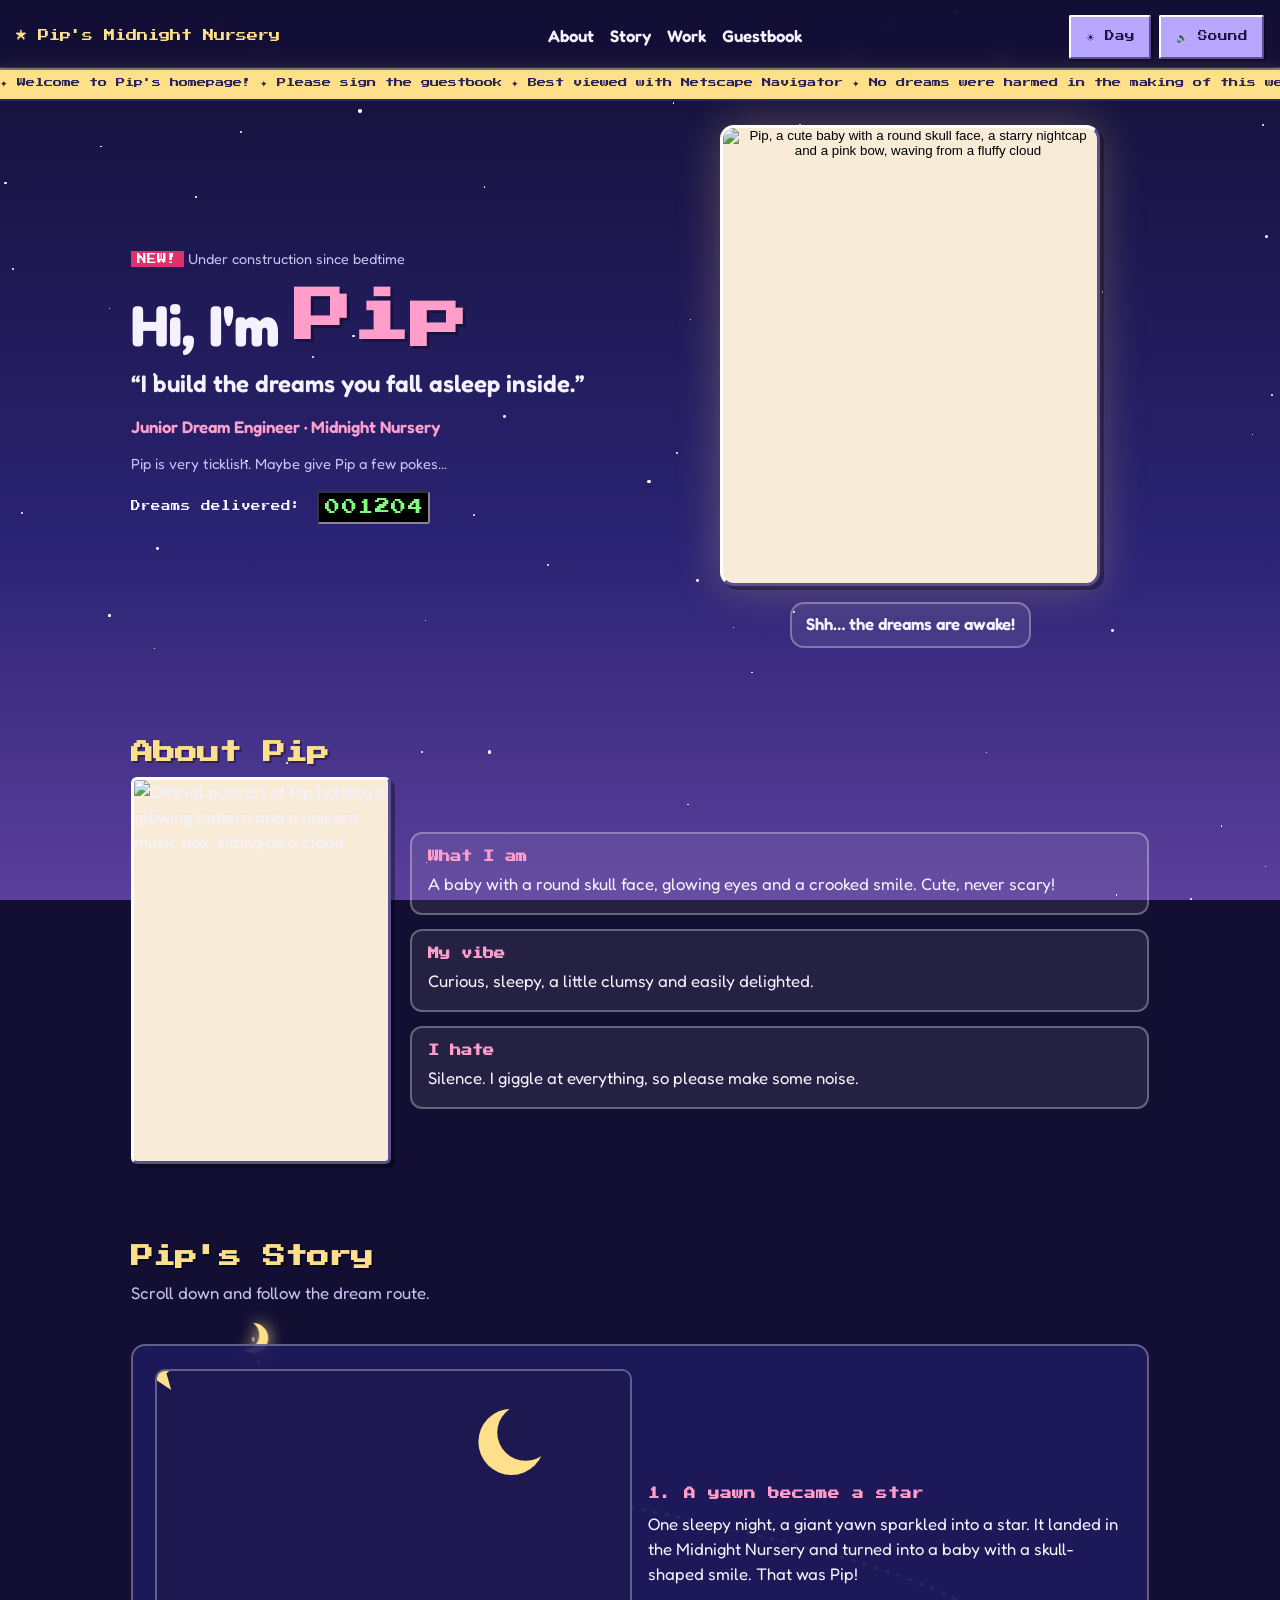
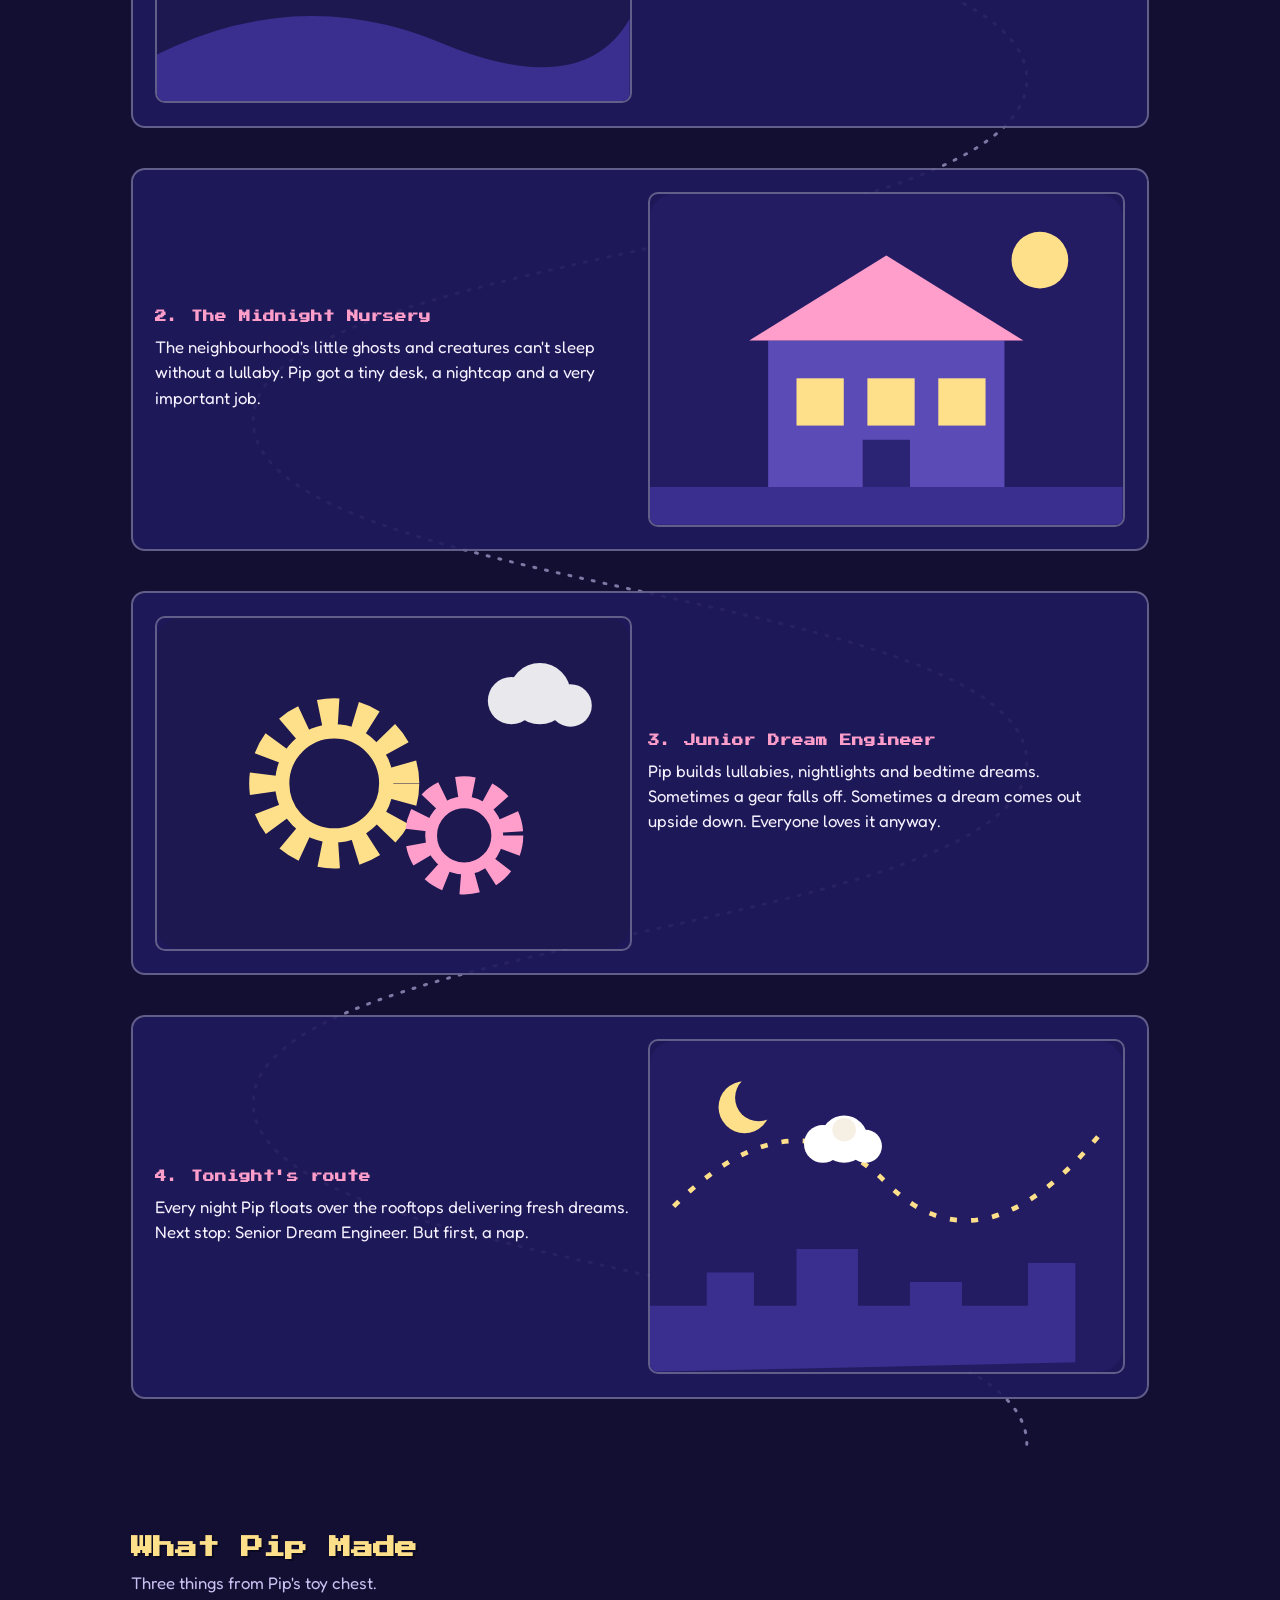
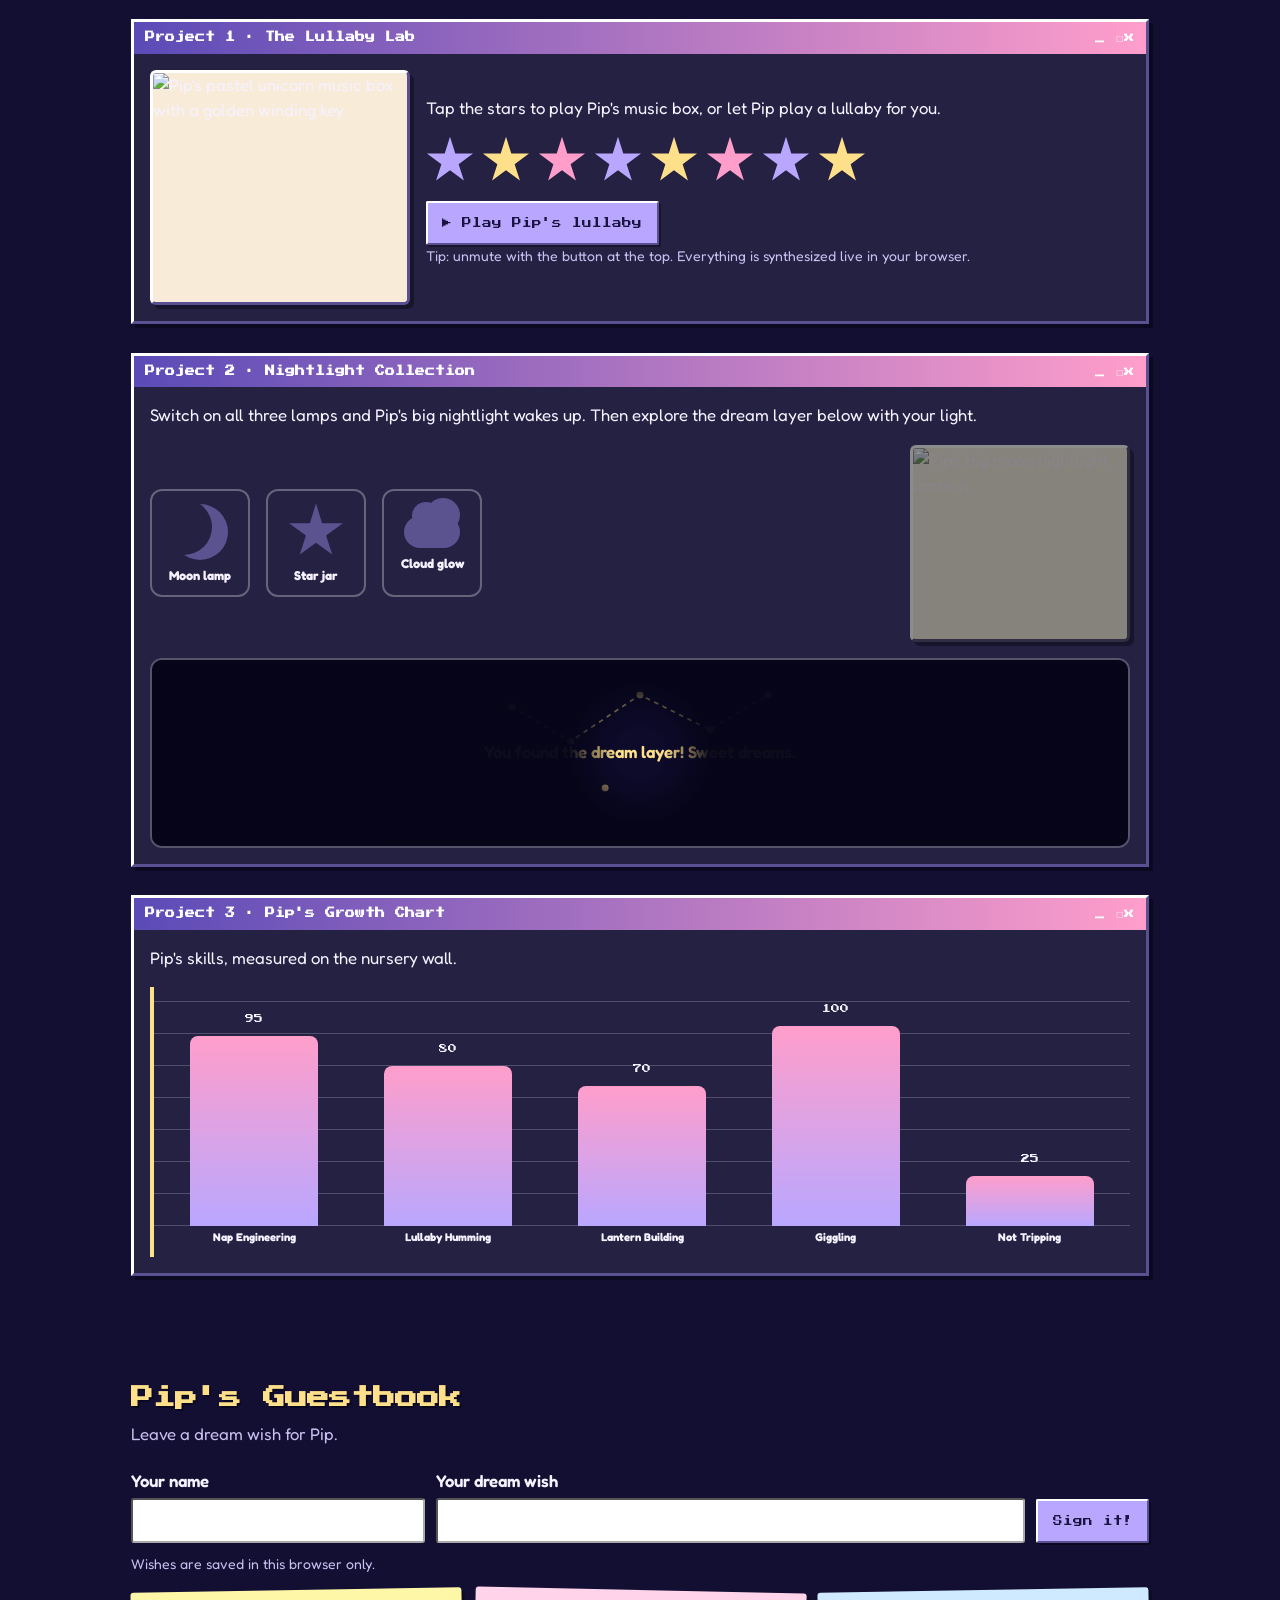
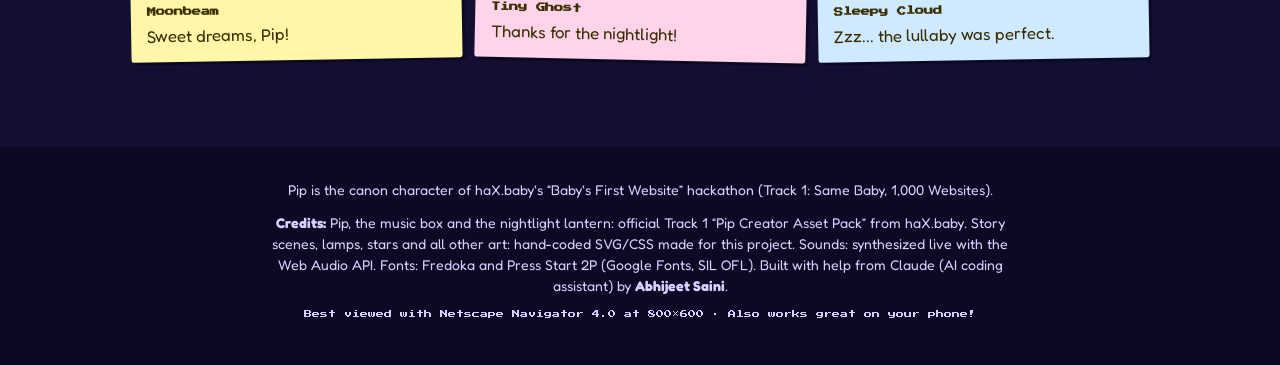
==== index.html @ 44c7c2ba "Add Pip portfolio site and official art Pip's retro portfolio built for haX.baby's Baby's First Webs" ====
<!doctype html>
<html lang="en" data-theme="night">
<head>
  <meta charset="utf-8">
  <meta name="viewport" content="width=device-width, initial-scale=1">
  <title>Pip's Midnight Nursery · Junior Dream Engineer</title>
  <meta name="description" content="Pip the skull baby builds the dreams you fall asleep inside. A cozy retro portfolio for haX.baby's Baby's First Website hackathon.">
  <link rel="preconnect" href="https://fonts.googleapis.com">
  <link rel="preconnect" href="https://fonts.gstatic.com" crossorigin>
  <link href="https://fonts.googleapis.com/css2?family=Fredoka:wght@400;600&family=Press+Start+2P&display=swap" rel="stylesheet">
  <link rel="preload" as="image" href="assets/pip-wave.jpg">
  <link rel="stylesheet" href="style.css">
</head>
<body>
  <a class="skip" href="#main">Skip to content</a>
  <div class="progress" id="progress" aria-hidden="true"></div>
  <canvas id="sparkles" aria-hidden="true"></canvas>

  <div class="sky" aria-hidden="true">
    <div class="sky__night"></div>
    <div class="sky__day"></div>
    <div class="stars" id="stars"></div>
  </div>

  <header class="topbar">
    <a class="brand" href="#top">&#9733; Pip's Midnight Nursery</a>
    <nav class="nav" aria-label="Sections">
      <a href="#about">About</a>
      <a href="#story">Story</a>
      <a href="#work">Work</a>
      <a href="#guestbook">Guestbook</a>
    </nav>
    <div class="controls">
      <button class="btn95" id="themeBtn" type="button" aria-label="Switch to day mode">&#9728; Day</button>
      <button class="btn95" id="muteBtn" type="button" aria-pressed="false" aria-label="Mute sounds">&#128266; Sound</button>
    </div>
  </header>

  <div class="marquee" aria-hidden="true">
    <span>&#10022; Welcome to Pip's homepage! &#10022; Please sign the guestbook &#10022; Best viewed with Netscape Navigator &#10022; No dreams were harmed in the making of this website &#10022; Shh, Pip is a little ticklish &#10022;</span>
  </div>

  <main id="main">
    <!-- HERO: what they are -->
    <section class="hero" id="top">
      <div class="hero__text">
        <p class="new"><span class="blink">NEW!</span> Under construction since bedtime</p>
        <h1>Hi, I'm <span class="pixel">Pip</span></h1>
        <p class="tagline">&ldquo;I build the dreams you fall asleep inside.&rdquo;</p>
        <p class="role">Junior Dream Engineer &middot; Midnight Nursery</p>
        <p class="hint">Pip is very ticklish. Maybe give Pip a few pokes&hellip;</p>
        <p class="counter">Dreams delivered: <span class="odo" id="odometer" role="img" aria-label="Dreams delivered counter"></span></p>
      </div>
      <div class="hero__pip">
        <button class="pip-btn" id="pip" type="button" aria-label="Pip the skull baby. Poke Pip!">
          <span class="pip-frame">
            <img id="pipImg" src="assets/pip-wave.jpg" width="800" height="973" alt="Pip, a cute baby with a round skull face, a starry nightcap and a pink bow, waving from a fluffy cloud">
            <span class="zzz" aria-hidden="true"><i>Z</i><i>z</i><i>z</i></span>
          </span>
        </button>
        <p class="speech" id="speech" aria-live="polite">Shh&hellip; the dreams are awake!</p>
      </div>
    </section>

    <section class="about" id="about" aria-labelledby="aboutTitle">
      <h2 id="aboutTitle">About Pip</h2>
      <div class="about__layout">
        <figure class="portrait art-frame">
          <img src="assets/pip-portrait.jpg" width="682" height="1024" loading="lazy" alt="Official portrait of Pip holding a glowing lantern and a unicorn music box, sitting on a cloud">
        </figure>
        <div class="about__grid">
          <article class="mini"><h3>What I am</h3><p>A baby with a round skull face, glowing eyes and a crooked smile. Cute, never scary!</p></article>
          <article class="mini"><h3>My vibe</h3><p>Curious, sleepy, a little clumsy and easily delighted.</p></article>
          <article class="mini"><h3>I hate</h3><p>Silence. I giggle at everything, so please make some noise.</p></article>
        </div>
      </div>
    </section>

    <!-- STORY -->
    <section class="story" id="story" aria-labelledby="storyTitle">
      <h2 id="storyTitle">Pip's Story</h2>
      <p class="sub">Scroll down and follow the dream route.</p>
      <div class="story__track" id="storyTrack">
        <div class="dreampath" aria-hidden="true">
          <svg id="dreamSvg" xmlns="http://www.w3.org/2000/svg">
            <path id="dreamFaint" fill="none"/>
            <path id="dreamLine" fill="none"/>
          </svg>
          <div class="moonmark" id="moonmark"></div>
        </div>

        <article class="scene">
          <div class="scene__art">
            <svg viewBox="0 0 200 140" role="img" aria-label="A star falling over a sleepy hill">
              <rect width="200" height="140" rx="10" fill="#1d1850"/>
              <circle cx="150" cy="30" r="14" fill="#ffe08a"/><circle cx="156" cy="26" r="12" fill="#1d1850"/>
              <g class="fall"><line x1="0" y1="0" x2="-30" y2="-18" stroke="#ffe08a" stroke-width="2" opacity=".6"/><polygon points="0,-9 3,-3 9,-3 4,1 6,8 0,4 -6,8 -4,1 -9,-3 -3,-3" fill="#ffe08a"/></g>
              <path d="M0 120 Q60 90 120 115 T200 105 V140 H0Z" fill="#3a2f8f"/>
            </svg>
          </div>
          <div class="scene__text"><h3>1. A yawn became a star</h3><p>One sleepy night, a giant yawn sparkled into a star. It landed in the Midnight Nursery and turned into a baby with a skull-shaped smile. That was Pip!</p></div>
        </article>

        <article class="scene scene--flip">
          <div class="scene__art">
            <svg viewBox="0 0 200 140" role="img" aria-label="A little nursery house with glowing windows">
              <rect width="200" height="140" rx="10" fill="#241c63"/>
              <circle cx="165" cy="28" r="12" fill="#ffe08a"/>
              <rect x="50" y="62" width="100" height="62" fill="#5b4bb7"/>
              <polygon points="42,62 100,26 158,62" fill="#ff9ecb"/>
              <rect class="win w1" x="62" y="78" width="20" height="20" fill="#ffe08a"/>
              <rect class="win w2" x="92" y="78" width="20" height="20" fill="#ffe08a"/>
              <rect class="win w3" x="122" y="78" width="20" height="20" fill="#ffe08a"/>
              <rect x="90" y="104" width="20" height="20" fill="#2b2373"/>
              <rect y="124" width="200" height="16" fill="#3a2f8f"/>
            </svg>
          </div>
          <div class="scene__text"><h3>2. The Midnight Nursery</h3><p>The neighbourhood's little ghosts and creatures can't sleep without a lullaby. Pip got a tiny desk, a nightcap and a very important job.</p></div>
        </article>

        <article class="scene">
          <div class="scene__art">
            <svg viewBox="0 0 200 140" role="img" aria-label="Two turning gears and a cloud">
              <rect width="200" height="140" rx="10" fill="#1d1850"/>
              <g transform="translate(75 70)"><g class="gear"><circle r="30" fill="none" stroke="#ffe08a" stroke-width="12" stroke-dasharray="8 7"/><circle r="22" fill="none" stroke="#ffe08a" stroke-width="6"/></g></g>
              <g transform="translate(130 92)"><g class="gear gear--rev"><circle r="20" fill="none" stroke="#ff9ecb" stroke-width="10" stroke-dasharray="7 6"/><circle r="14" fill="none" stroke="#ff9ecb" stroke-width="5"/></g></g>
              <g fill="#fff" opacity=".9"><circle cx="150" cy="35" r="10"/><circle cx="162" cy="32" r="13"/><circle cx="175" cy="37" r="9"/></g>
            </svg>
          </div>
          <div class="scene__text"><h3>3. Junior Dream Engineer</h3><p>Pip builds lullabies, nightlights and bedtime dreams. Sometimes a gear falls off. Sometimes a dream comes out upside down. Everyone loves it anyway.</p></div>
        </article>

        <article class="scene scene--flip">
          <div class="scene__art">
            <svg viewBox="0 0 200 140" role="img" aria-label="A little cloud floating over rooftops along a dotted route">
              <rect width="200" height="140" rx="10" fill="#241c63"/>
              <circle cx="40" cy="28" r="11" fill="#ffe08a"/><circle cx="46" cy="24" r="10" fill="#241c63"/>
              <path d="M10 70 Q60 20 100 60 T190 40" fill="none" stroke="#ffe08a" stroke-width="2" stroke-dasharray="3 6"/>
              <g><g fill="#fff"><circle cx="0" cy="0" r="8"/><circle cx="9" cy="-2" r="10"/><circle cx="18" cy="1" r="7"/></g><circle cx="9" cy="-6" r="5" fill="#f6efe3"/><animateMotion dur="7s" repeatCount="indefinite" path="M10 70 Q60 20 100 60 T190 40"/></g>
              <path d="M0 140 V112 h24 v-14 h20 v14 h18 v-24 h26 v24 h22 v-10 h22 v10 h28 v-18 h20 v42Z" fill="#3a2f8f"/>
            </svg>
          </div>
          <div class="scene__text"><h3>4. Tonight's route</h3><p>Every night Pip floats over the rooftops delivering fresh dreams. Next stop: Senior Dream Engineer. But first, a nap.</p></div>
        </article>
      </div>
    </section>

    <!-- WORK -->
    <section class="work" id="work" aria-labelledby="workTitle">
      <h2 id="workTitle">What Pip Made</h2>
      <p class="sub">Three things from Pip's toy chest.</p>

      <article class="card" id="lab">
        <h3 class="card__title">Project 1 &middot; The Lullaby Lab</h3>
        <div class="card__body lab__grid">
          <img class="musicbox art-frame" id="musicbox" src="assets/music-box.jpg" width="800" height="722" loading="lazy" alt="Pip's pastel unicorn music box with a golden winding key">
          <div>
            <p>Tap the stars to play Pip's music box, or let Pip play a lullaby for you.</p>
            <div class="keys" id="keys" role="group" aria-label="Music box stars"></div>
            <button class="btn95" id="playLullaby" type="button" data-nosfx>&#9654; Play Pip's lullaby</button>
            <p class="note">Tip: unmute with the button at the top. Everything is synthesized live in your browser.</p>
          </div>
        </div>
      </article>

      <article class="card" id="lights">
        <h3 class="card__title">Project 2 &middot; Nightlight Collection</h3>
        <div class="card__body">
          <p>Switch on all three lamps and Pip's big nightlight wakes up. Then explore the dream layer below with your light.</p>
          <div class="lights__top">
          <div class="lamps">
            <button class="lamp lamp--moon" type="button" aria-pressed="false" aria-label="Moon lamp"><span class="shape"></span><b>Moon lamp</b></button>
            <button class="lamp lamp--star" type="button" aria-pressed="false" aria-label="Star jar"><span class="shape"></span><b>Star jar</b></button>
            <button class="lamp lamp--cloud" type="button" aria-pressed="false" aria-label="Cloud glow"><span class="shape"></span><b>Cloud glow</b></button>
          </div>
          <img class="lantern art-frame" src="assets/lantern.jpg" width="800" height="714" loading="lazy" alt="Pip's big moon nightlight lantern">
          </div>
          <div class="darkroom" id="darkroom" aria-label="Dream layer, move your pointer or finger to light it up">
            <div class="darkroom__hidden">
              <svg viewBox="0 0 300 160" aria-hidden="true">
                <g fill="#ffe08a"><circle cx="40" cy="40" r="3"/><circle cx="90" cy="70" r="3"/><circle cx="150" cy="30" r="3"/><circle cx="210" cy="60" r="3"/><circle cx="260" cy="30" r="3"/><circle cx="120" cy="110" r="3"/></g>
                <polyline points="40,40 90,70 150,30 210,60 260,30" fill="none" stroke="#ffe08a" stroke-width="1.5" stroke-dasharray="4 4"/>
              </svg>
              <p>You found the dream layer! Sweet dreams.</p>
            </div>
            <div class="darkroom__mask"></div>
          </div>
        </div>
      </article>

      <article class="card" id="chart">
        <h3 class="card__title">Project 3 &middot; Pip's Growth Chart</h3>
        <div class="card__body">
          <p>Pip's skills, measured on the nursery wall.</p>
          <div class="wall">
            <div class="grow" style="--h:95"><div class="grow__bar"><span>95</span></div><b>Nap Engineering</b></div>
            <div class="grow" style="--h:80"><div class="grow__bar"><span>80</span></div><b>Lullaby Humming</b></div>
            <div class="grow" style="--h:70"><div class="grow__bar"><span>70</span></div><b>Lantern Building</b></div>
            <div class="grow" style="--h:100"><div class="grow__bar"><span>100</span></div><b>Giggling</b></div>
            <div class="grow" style="--h:25"><div class="grow__bar"><span>25</span></div><b>Not Tripping</b></div>
          </div>
        </div>
      </article>
    </section>

    <!-- GUESTBOOK -->
    <section class="guest" id="guestbook" aria-labelledby="guestTitle">
      <h2 id="guestTitle">Pip's Guestbook</h2>
      <p class="sub">Leave a dream wish for Pip.</p>
      <form id="guestForm" class="guest__form" autocomplete="off">
        <label>Your name <input name="name" maxlength="20" required></label>
        <label>Your dream wish <input name="message" maxlength="100" required></label>
        <button class="btn95" type="submit">Sign it!</button>
      </form>
      <p class="note" id="guestNote" aria-live="polite"></p>
      <ul class="guest__list" id="guestList"></ul>
    </section>
  </main>

  <footer class="footer">
    <p>Pip is the canon character of haX.baby's &ldquo;Baby's First Website&rdquo; hackathon (Track 1: Same Baby, 1,000 Websites).</p>
    <p><b>Credits:</b> Pip, the music box and the nightlight lantern: official Track 1 &ldquo;Pip Creator Asset Pack&rdquo; from haX.baby. Story scenes, lamps, stars and all other art: hand-coded SVG/CSS made for this project. Sounds: synthesized live with the Web Audio API. Fonts: Fredoka and Press Start 2P (Google Fonts, SIL OFL). Built with help from Claude (AI coding assistant) by <b>Abhijeet Saini</b>.</p>
    <p class="small">Best viewed with Netscape Navigator 4.0 at 800&times;600 &middot; Also works great on your phone!</p>
  </footer>

  <script src="script.js"></script>
</body>
</html>
---- style.css ----
:root{
  --font:'Fredoka','Trebuchet MS',system-ui,sans-serif;
  --pixel:'Press Start 2P','Courier New',monospace;
}
[data-theme="night"]{
  --card:rgba(255,255,255,.08); --card-border:rgba(255,255,255,.3);
  --text:#f6f1ff; --muted:#c9bff0; --accent:#ff9ecb; --gold:#ffe08a;
  --btn:#b9a7ff; --btn-text:#1a1440; --head:#f6efe3; --socket:#241a4a; --glow:#ffe9a8;
  --cloud:#e9e2ff; --lamp-off:#5b5390;
}
[data-theme="day"]{
  --card:rgba(255,255,255,.72); --card-border:#ffffff;
  --text:#2b2358; --muted:#5b5390; --accent:#ff6fae; --gold:#ffb830;
  --btn:#ffd3ea; --btn-text:#2b2358; --head:#fffaf0; --socket:#3b2d6e; --glow:#fff2b8;
  --cloud:#ffffff; --lamp-off:#b9b2dc;
}

*{box-sizing:border-box}
html{scroll-behavior:smooth;-webkit-text-size-adjust:100%}
body{margin:0;font-family:var(--font);color:var(--text);line-height:1.5;font-size:1.05rem;min-height:100vh;overflow-x:hidden;background:#120f33}
img,svg{max-width:100%}
h1,h2,h3{line-height:1.2;margin:0}
p{margin:0 0 .8rem}
a{color:var(--accent)}
.skip{position:absolute;left:-999px;top:0;background:#fff;color:#000;padding:.5rem 1rem;z-index:300}
.skip:focus{left:8px;top:8px}

/* sky */
.sky{position:fixed;inset:0;z-index:-1;overflow:hidden}
.sky__night,.sky__day{position:absolute;inset:0;transition:opacity .8s}
.sky__night{background:linear-gradient(180deg,#120f33 0%,#2b2373 60%,#5b3f9c 100%)}
.sky__day{background:linear-gradient(180deg,#9fdcff 0%,#d9f1ff 55%,#fff1d2 100%)}
[data-theme="night"] .sky__day{opacity:0}
[data-theme="day"] .sky__night{opacity:0}
.stars{position:absolute;inset:0;transition:opacity .8s}
[data-theme="day"] .stars{opacity:0}
.stars span{position:absolute;border-radius:50%;background:#fff;animation:twinkle 3s ease-in-out infinite}
@keyframes twinkle{0%,100%{opacity:.25;transform:scale(.8)}50%{opacity:1;transform:scale(1.3)}}

#sparkles{position:fixed;inset:0;z-index:90;pointer-events:none}
.progress{position:fixed;top:0;left:0;right:0;height:5px;background:var(--accent);transform-origin:left;transform:scaleX(0);z-index:200}

/* 90s buttons */
.btn95{font-family:var(--pixel);font-size:.6rem;line-height:1.3;padding:.75rem .9rem;background:var(--btn);color:var(--btn-text);border:2px solid;border-color:#fff #5a4f90 #5a4f90 #fff;box-shadow:2px 2px 0 rgba(0,0,0,.35);cursor:pointer;border-radius:2px;min-height:44px}
.btn95:active{border-color:#5a4f90 #fff #fff #5a4f90;transform:translate(1px,1px);box-shadow:none}
button:focus-visible,a:focus-visible,input:focus-visible{outline:3px dashed var(--accent);outline-offset:3px}

/* topbar */
.topbar{position:sticky;top:5px;z-index:100;display:flex;flex-wrap:wrap;align-items:center;justify-content:space-between;gap:.5rem .75rem;padding:.6rem 1rem;background:rgba(20,15,55,.72);backdrop-filter:blur(8px);border-bottom:2px solid var(--card-border)}
[data-theme="day"] .topbar{background:rgba(255,255,255,.75)}
.brand{font-family:var(--pixel);font-size:.7rem;color:var(--gold);text-decoration:none}
[data-theme="day"] .brand{color:#5b4bb7}
.nav{display:flex;gap:1rem;font-weight:600}
.nav a{color:var(--text);text-decoration:none}
.nav a:hover{color:var(--accent)}
.controls{display:flex;gap:.5rem}

.marquee{overflow:hidden;white-space:nowrap;background:var(--gold);color:#2b2358;font-family:var(--pixel);font-size:.58rem;border-block:2px solid #2b2358}
.marquee span{display:inline-block;padding:.55rem 0;animation:marq 38s linear infinite}
@keyframes marq{from{transform:translateX(100vw)}to{transform:translateX(-100%)}}

main{max-width:1050px;margin:0 auto;padding:0 1rem 3rem}
section{padding:2.5rem 0}
h2{font-family:var(--pixel);font-size:clamp(.95rem,3.6vw,1.4rem);color:var(--gold);text-shadow:2px 2px 0 rgba(0,0,0,.35);margin-bottom:.6rem}
[data-theme="day"] h2{color:#5b4bb7;text-shadow:2px 2px 0 #fff}
.sub{color:var(--muted);margin-bottom:1.4rem}
.note{font-size:.88rem;color:var(--muted)}

/* hero */
.hero{display:grid;gap:1rem;align-items:center;padding-top:1.5rem}
.hero__pip{order:-1;text-align:center}
.hero h1{font-size:clamp(2rem,9vw,3.6rem);margin-bottom:.4rem}
.pixel{font-family:var(--pixel);color:var(--accent);text-shadow:3px 3px 0 rgba(0,0,0,.3)}
.new{font-size:.9rem;color:var(--muted)}
.blink{font-family:var(--pixel);font-size:.6rem;color:#fff;background:#e0306b;padding:.2rem .4rem;animation:blink 1s steps(2) infinite}
@keyframes blink{50%{opacity:0}}
.tagline{font-size:clamp(1.15rem,4.4vw,1.5rem);font-weight:600}
.role{color:var(--accent);font-weight:600}
.hint{font-size:.92rem;color:var(--muted)}
.counter{margin-top:1rem;font-family:var(--pixel);font-size:.6rem}
.odo{display:inline-flex;gap:2px;background:#000;padding:4px 6px;border:2px inset #888;border-radius:3px;vertical-align:middle;margin-left:.4rem;font-size:.95rem}
.digit{display:block;height:1.4em;width:.95em;overflow:hidden;color:#7dff7d}
.strip{display:block;transition:transform .9s cubic-bezier(.3,1.4,.5,1)}
.strip span{display:block;height:1.4em;line-height:1.4em;text-align:center}

.pip-btn{background:none;border:0;padding:0;cursor:pointer;width:min(82vw,380px);-webkit-tap-highlight-color:transparent;animation:bob 4s ease-in-out infinite}
.pip-btn svg{width:100%;height:auto;display:block;overflow:visible}
.pip-btn.boing{animation:boing .45s ease}
@keyframes bob{0%,100%{transform:translateY(0)}50%{transform:translateY(-10px)}}
@keyframes boing{0%{transform:scale(1)}30%{transform:scale(1.08,.92)}60%{transform:scale(.96,1.05)}100%{transform:scale(1)}}
.speech{display:inline-block;margin-top:.6rem;padding:.5rem .9rem;background:var(--card);border:2px solid var(--card-border);border-radius:14px;font-weight:600;min-height:2.4rem}

.art-frame{background:#f8ecd9;border:3px solid;border-color:#fff #5a4f90 #5a4f90 #fff;box-shadow:4px 4px 0 rgba(0,0,0,.35);border-radius:6px;display:block;max-width:100%;height:auto}
.pip-frame{position:relative;display:block;background:#f8ecd9;border:3px solid;border-color:#fff #5a4f90 #5a4f90 #fff;box-shadow:4px 4px 0 rgba(0,0,0,.35),0 0 44px rgba(255,224,138,.28);border-radius:14px;overflow:hidden;transform:perspective(700px) rotateY(calc(var(--tx,0) * 9deg)) rotateX(calc(var(--ty,0) * -7deg))}
.pip-frame img{display:block;width:100%;height:auto;transition:filter .6s}
[data-theme="night"] .pip-frame img{filter:brightness(.93) saturate(1.05)}
.asleep .pip-frame img{filter:brightness(.7) saturate(.8)}
.zzz{position:absolute;right:9%;top:6%;display:flex;flex-direction:column;align-items:flex-end;font-family:var(--pixel);color:#fff;text-shadow:2px 2px 0 #5b4bb7;opacity:0;pointer-events:none;transition:opacity .4s}
.zzz i{font-style:normal;line-height:1.1}
.zzz i:nth-child(1){font-size:1.3rem}
.zzz i:nth-child(2){font-size:1rem;margin-right:1rem}
.zzz i:nth-child(3){font-size:.75rem;margin-right:1.8rem}
.asleep .zzz{opacity:1;animation:zfloat 2.4s ease-in-out infinite}
@keyframes zfloat{0%,100%{transform:translateY(0)}50%{transform:translateY(-8px)}}
.asleep .pip-btn{animation-duration:8s}

/* about */
.about__layout{display:grid;gap:1.2rem;align-items:center}
.portrait{margin:0 auto;width:min(70vw,260px);padding:0;overflow:hidden}
.portrait img{display:block;width:100%;height:auto}
.about__grid{display:grid;gap:.9rem}
.mini{background:var(--card);border:2px solid var(--card-border);border-radius:12px;padding:1rem}
.mini h3{font-family:var(--pixel);font-size:.7rem;color:var(--accent);margin-bottom:.5rem}
.mini p{margin:0}

/* story */
.story__track{position:relative;padding:1rem 0}
.dreampath{position:absolute;inset:0;pointer-events:none;z-index:0}
.dreampath svg{position:absolute;inset:0;width:100%;height:100%;overflow:visible}
#dreamFaint{stroke:var(--muted);stroke-width:3;stroke-dasharray:2 10;stroke-linecap:round;opacity:.6}
#dreamLine{stroke:var(--gold);stroke-width:4;stroke-linecap:round}
.moonmark{position:absolute;left:-15px;top:-15px;width:30px;height:30px;border-radius:50%;box-shadow:inset -9px -3px 0 0 var(--gold);filter:drop-shadow(0 0 8px var(--gold));will-change:transform}
.scene{position:relative;z-index:1;display:grid;gap:1rem;align-items:center;margin:0 0 2.5rem;padding:1rem;background:var(--card);border:2px solid var(--card-border);border-radius:14px;opacity:0;transform:translateY(30px);transition:opacity .7s,transform .7s}
.scene.in{opacity:1;transform:none}
[data-theme="night"] .scene{background:rgba(32,26,92,.9)}
[data-theme="day"] .scene{background:rgba(255,255,255,.9)}
.scene__art svg{width:100%;height:auto;display:block;border-radius:10px;border:2px solid var(--card-border)}
.scene__text h3{font-family:var(--pixel);font-size:.72rem;color:var(--accent);margin-bottom:.6rem;line-height:1.5}
.scene__text p{margin:0}
.fall{animation:fall 3.5s ease-in infinite}
@keyframes fall{0%{transform:translate(60px,10px);opacity:0}15%{opacity:1}100%{transform:translate(135px,95px);opacity:0}}
.win{animation:winblink 4s ease-in-out infinite}
.w2{animation-delay:1.3s}.w3{animation-delay:2.4s}
@keyframes winblink{0%,100%{opacity:1}50%{opacity:.35}}
.gear{animation:spin 8s linear infinite}
.gear--rev{animation-direction:reverse}
@keyframes spin{to{transform:rotate(360deg)}}

/* cards: 90s windows */
.card{margin:0 0 1.8rem;background:var(--card);border:3px solid;border-color:#fff #5a4f90 #5a4f90 #fff;box-shadow:4px 4px 0 rgba(0,0,0,.35);opacity:0;transform:translateY(24px);transition:opacity .7s,transform .7s}
.card.in{opacity:1;transform:none}
.card__title{font-family:var(--pixel);font-size:.62rem;line-height:1.6;color:#fff;padding:.5rem .7rem;background:linear-gradient(90deg,#5b4bb7,#ff9ecb);display:flex;justify-content:space-between;gap:.5rem}
.card__title::after{content:"_ \25A1 x";letter-spacing:.1em}
.card__body{padding:1rem}

.lab__grid{display:grid;gap:1rem;align-items:center}
.musicbox{width:min(100%,260px);margin:0 auto;transition:transform .3s}
.musicbox.tap{transform:scale(1.05) rotate(-2deg)}
#lab.playing .musicbox{animation:wobble 1.6s ease-in-out infinite}
@keyframes wobble{0%,100%{transform:rotate(-2deg)}50%{transform:rotate(2deg) translateY(-4px)}}
.keys{display:flex;flex-wrap:wrap;gap:.5rem;margin:1rem 0}
.star{width:48px;height:48px;border:0;background:var(--gold);cursor:pointer;clip-path:polygon(50% 0,61% 35%,98% 35%,68% 57%,79% 91%,50% 70%,21% 91%,32% 57%,2% 35%,39% 35%);transition:transform .15s,filter .15s}
.star:hover{transform:scale(1.12)}
.star.on{transform:scale(1.3);filter:brightness(1.35) drop-shadow(0 0 6px #fff)}
.star:nth-child(3n){background:var(--accent)}
.star:nth-child(3n+1){background:#b9a7ff}

.lights__top{display:grid;gap:1rem;align-items:center;margin:1rem 0}
.lantern{width:min(100%,220px);margin:0 auto;filter:brightness(.55) saturate(.6);transition:filter .8s,box-shadow .8s}
#lights.all-on .lantern{filter:brightness(1.05) saturate(1.1);box-shadow:4px 4px 0 rgba(0,0,0,.35),0 0 50px 12px rgba(255,224,138,.6)}
.lamps{display:flex;flex-wrap:wrap;gap:1rem;margin:0}
.lamp{display:flex;flex-direction:column;align-items:center;gap:.5rem;width:100px;background:none;border:2px solid var(--card-border);border-radius:12px;padding:.8rem .4rem;cursor:pointer;color:var(--text);font-family:var(--font)}
.lamp b{font-size:.8rem}
.lamp .shape{display:block;width:56px;height:56px;transition:all .4s}
.lamp--moon .shape{border-radius:50%;box-shadow:inset -16px -5px 0 0 var(--lamp-off)}
.lamp--moon[aria-pressed="true"] .shape{box-shadow:inset -16px -5px 0 0 var(--gold);filter:drop-shadow(0 0 12px var(--gold))}
.lamp--star .shape{background:var(--lamp-off);clip-path:polygon(50% 0,61% 35%,98% 35%,68% 57%,79% 91%,50% 70%,21% 91%,32% 57%,2% 35%,39% 35%)}
.lamp--star[aria-pressed="true"] .shape{background:var(--gold);filter:drop-shadow(0 0 10px var(--gold))}
.lamp--cloud .shape{position:relative;height:32px;margin-top:12px;border-radius:30px;background:var(--lamp-off)}
.lamp--cloud .shape::before,.lamp--cloud .shape::after{content:"";position:absolute;border-radius:50%;background:inherit}
.lamp--cloud .shape::before{width:28px;height:28px;left:8px;top:-14px}
.lamp--cloud .shape::after{width:34px;height:34px;left:22px;top:-18px}
.lamp--cloud[aria-pressed="true"] .shape{background:#ffd3ea;filter:drop-shadow(0 0 12px #ff9ecb)}
.lamp[aria-pressed="true"]{border-color:var(--gold)}

.darkroom{position:relative;height:190px;border-radius:12px;overflow:hidden;background:#0d0a2a;border:2px solid var(--card-border);touch-action:pan-y;cursor:crosshair;--x:50%;--y:50%}
.darkroom__hidden{position:absolute;inset:0;display:flex;flex-direction:column;align-items:center;justify-content:center;color:var(--gold);text-align:center;padding:1rem}
.darkroom__hidden svg{position:absolute;inset:0;width:100%;height:100%;opacity:.8}
.darkroom__hidden p{position:relative;font-weight:600;margin:0}
.darkroom__mask{position:absolute;inset:0;pointer-events:none;background:radial-gradient(circle 70px at var(--x) var(--y),transparent 0,transparent 35%,rgba(6,5,24,.97) 100%)}
.darkroom.lit .darkroom__mask{background:radial-gradient(circle 130px at var(--x) var(--y),transparent 0,transparent 55%,rgba(6,5,24,.6) 100%)}

.wall{display:flex;align-items:flex-end;justify-content:space-around;gap:.4rem;height:270px;margin-top:1rem;padding:0 .4rem;background:repeating-linear-gradient(0deg,transparent 0 31px,rgba(255,255,255,.2) 31px 32px);border-left:4px solid var(--gold)}
.grow{display:flex;flex-direction:column;align-items:center;justify-content:flex-end;width:19%;height:100%}
.grow b{font-size:.7rem;text-align:center;line-height:1.2;margin-top:.3rem;min-height:2.4em;display:block}
.grow__bar{width:70%;height:0;max-height:200px;background:linear-gradient(180deg,#ff9ecb,#b9a7ff);border-radius:8px 8px 0 0;position:relative;transition:height 1.3s cubic-bezier(.3,1.3,.5,1)}
.grow__bar span{position:absolute;top:-1.5rem;left:50%;transform:translateX(-50%);font-family:var(--pixel);font-size:.55rem;white-space:nowrap}
.card.in .grow__bar{height:calc(var(--h) * 2px)}

/* guestbook */
.guest__form{display:grid;gap:.7rem;margin-bottom:.6rem}
.guest__form label{display:grid;gap:.25rem;font-weight:600}
.guest__form input{font-family:var(--font);font-size:1rem;padding:.65rem;border:2px inset #aaa;border-radius:3px;background:#fff;color:#222;min-height:44px}
.guest__list{list-style:none;padding:0;margin:1rem 0 0;display:grid;gap:.8rem}
.guest__list li{background:#fff7a8;color:#3a2f00;padding:.8rem 1rem;border-radius:3px;box-shadow:3px 3px 0 rgba(0,0,0,.3);transform:rotate(-1deg)}
.guest__list li:nth-child(even){transform:rotate(1.2deg);background:#ffd3ea}
.guest__list li:nth-child(3n){background:#cfe9ff}
.guest__list b{display:block;font-family:var(--pixel);font-size:.58rem;margin-bottom:.3rem}
.guest__list span{overflow-wrap:anywhere}

.footer{padding:2rem 1rem;text-align:center;background:rgba(10,8,30,.7);color:#d9d0ff;font-size:.88rem}
.footer p{max-width:760px;margin:0 auto .7rem}
.footer .small{font-family:var(--pixel);font-size:.5rem;line-height:1.8}

/* bigger screens */
@media (min-width:720px){
  .hero{grid-template-columns:1.1fr 1fr}
  .hero__pip{order:0}
  .about__layout{grid-template-columns:260px 1fr}
  .lab__grid{grid-template-columns:260px 1fr}
  .lights__top{grid-template-columns:1fr 220px}
  .scene{grid-template-columns:1fr 1fr;padding:1.4rem}
  .scene--flip .scene__art{order:2}
  .guest__form{grid-template-columns:1fr 2fr auto;align-items:end}
  .guest__list{grid-template-columns:repeat(3,1fr)}
}
@media (max-width:560px){
  .nav{display:none}
  .topbar{justify-content:space-between}
  .brand{font-size:.58rem}
  .btn95{font-size:.52rem;padding:.6rem .6rem}
  .wall{height:250px}
  .grow b{font-size:.6rem}
}
@media (prefers-reduced-motion:reduce){
  *,*::before,*::after{animation:none!important;transition-duration:.01ms!important}
  .scene,.card{opacity:1;transform:none}
  .marquee span{padding-left:1rem}
}
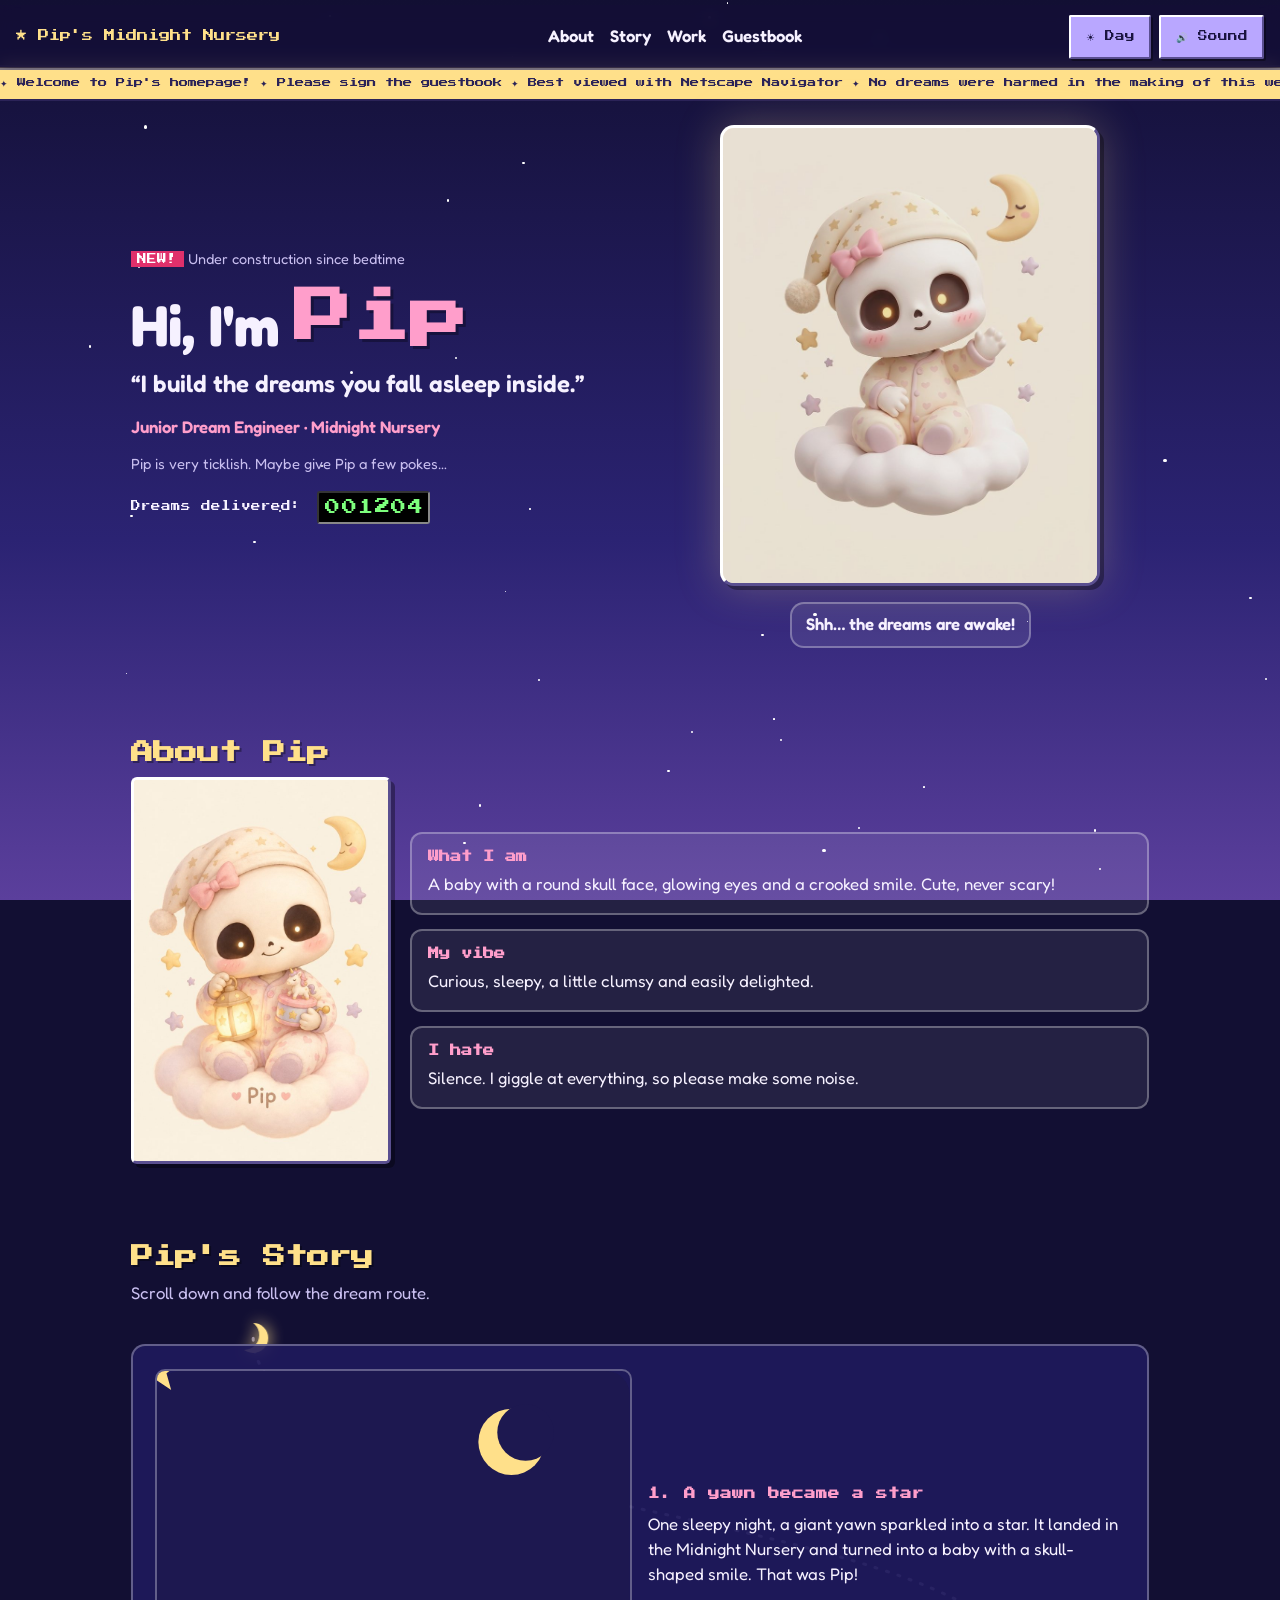
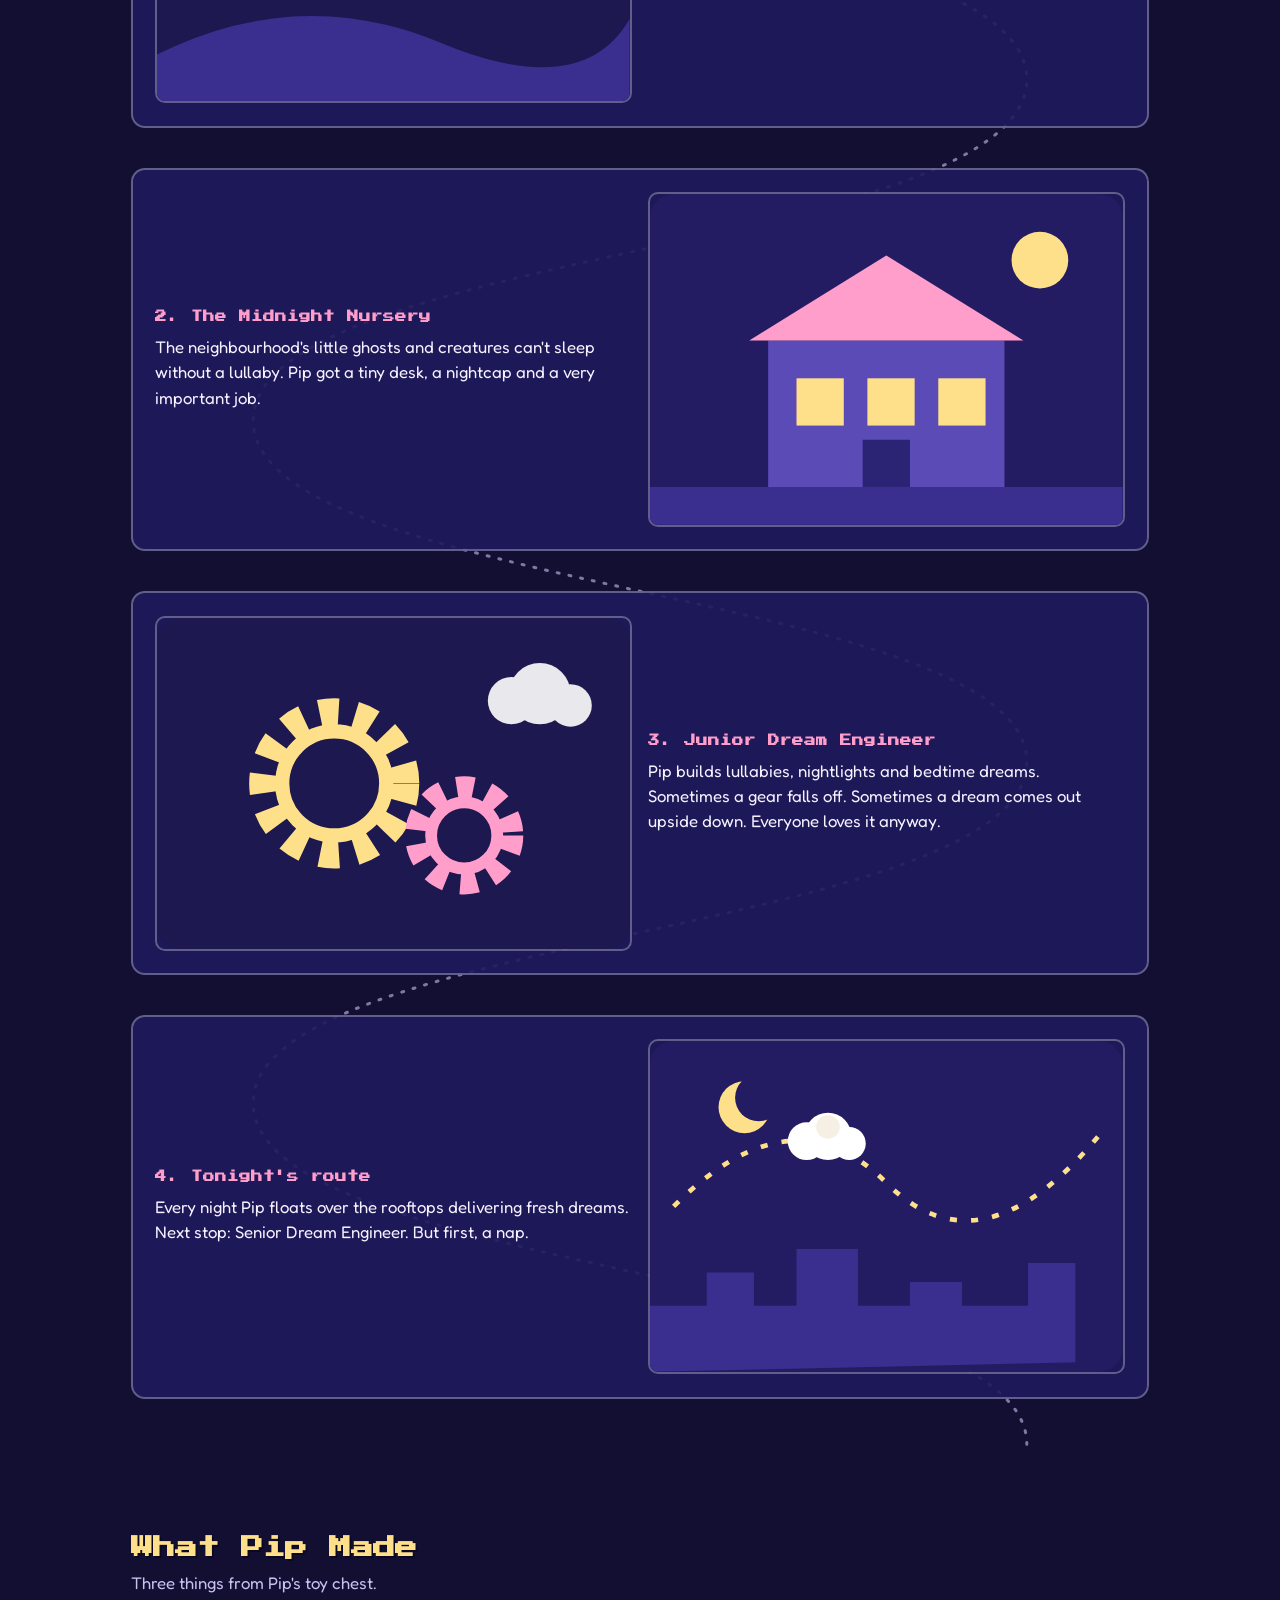
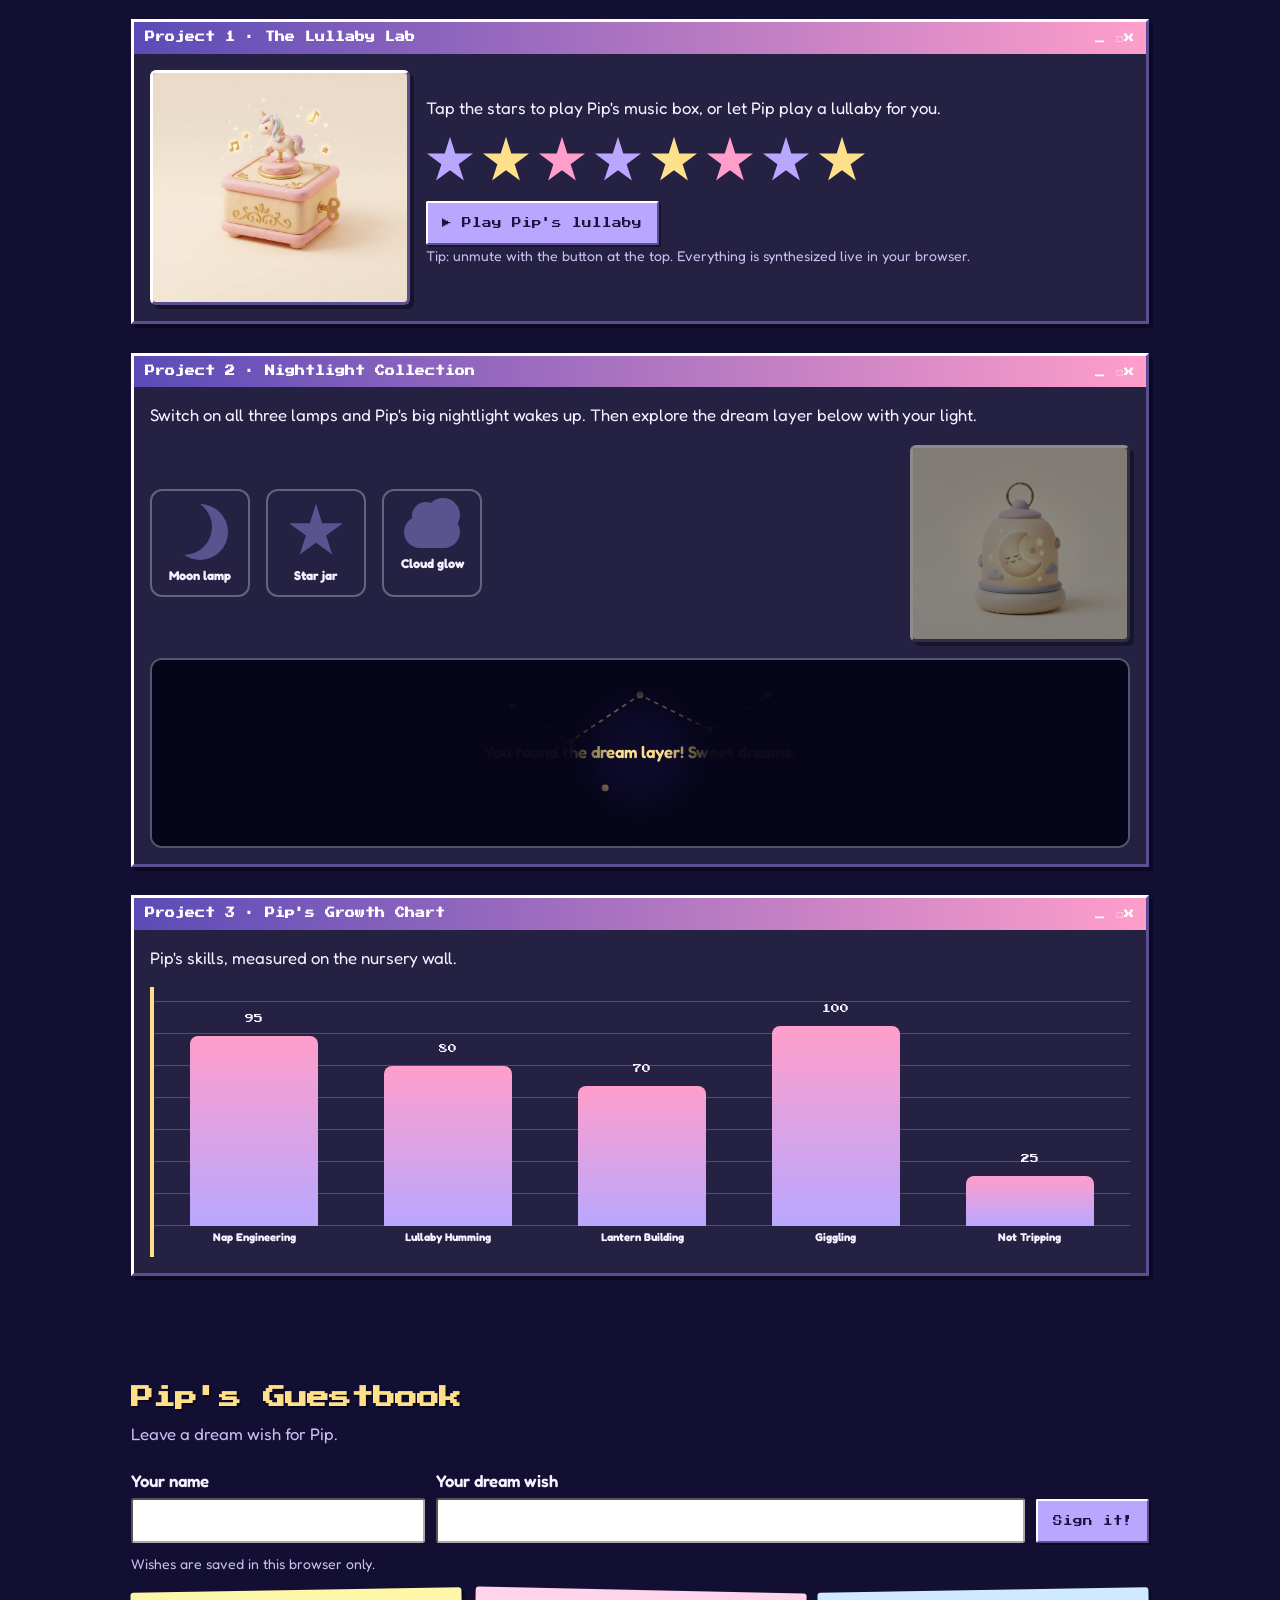
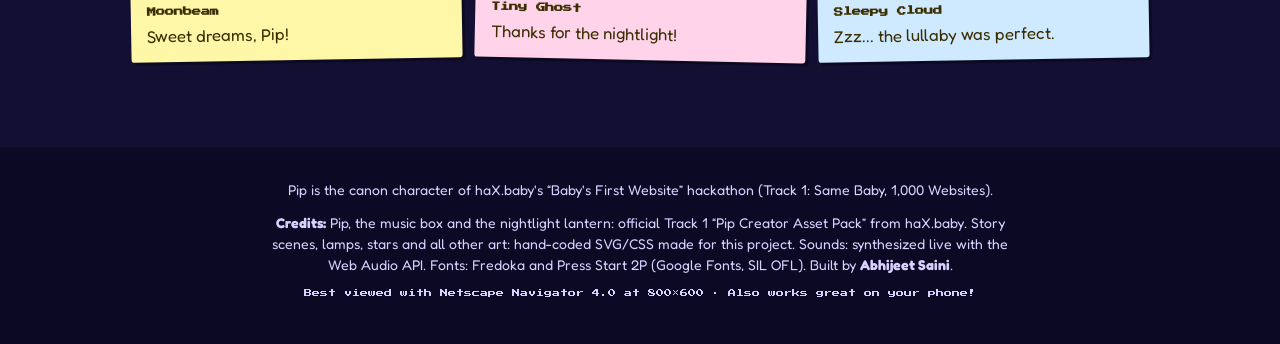
==== commit f8c56c91: "Rename index-1.html to index.html" ====
--- a/index.html
+++ b/index.html
@@ -8,7 +8,7 @@
   <link rel="preconnect" href="https://fonts.googleapis.com">
   <link rel="preconnect" href="https://fonts.gstatic.com" crossorigin>
   <link href="https://fonts.googleapis.com/css2?family=Fredoka:wght@400;600&family=Press+Start+2P&display=swap" rel="stylesheet">
-  <link rel="preload" as="image" href="assets/pip-wave.jpg">
+  <link rel="preload" as="image" href="pip-wave.jpg">
   <link rel="stylesheet" href="style.css">
 </head>
 <body>
@@ -54,7 +54,7 @@
       <div class="hero__pip">
         <button class="pip-btn" id="pip" type="button" aria-label="Pip the skull baby. Poke Pip!">
           <span class="pip-frame">
-            <img id="pipImg" src="assets/pip-wave.jpg" width="800" height="973" alt="Pip, a cute baby with a round skull face, a starry nightcap and a pink bow, waving from a fluffy cloud">
+            <img id="pipImg" src="pip-wave.jpg" width="800" height="973" alt="Pip, a cute baby with a round skull face, a starry nightcap and a pink bow, waving from a fluffy cloud">
             <span class="zzz" aria-hidden="true"><i>Z</i><i>z</i><i>z</i></span>
           </span>
         </button>
@@ -66,7 +66,7 @@
       <h2 id="aboutTitle">About Pip</h2>
       <div class="about__layout">
         <figure class="portrait art-frame">
-          <img src="assets/pip-portrait.jpg" width="682" height="1024" loading="lazy" alt="Official portrait of Pip holding a glowing lantern and a unicorn music box, sitting on a cloud">
+          <img src="pip-portrait.jpg" width="682" height="1024" loading="lazy" alt="Official portrait of Pip holding a glowing lantern and a unicorn music box, sitting on a cloud">
         </figure>
         <div class="about__grid">
           <article class="mini"><h3>What I am</h3><p>A baby with a round skull face, glowing eyes and a crooked smile. Cute, never scary!</p></article>
@@ -153,7 +153,7 @@
       <article class="card" id="lab">
         <h3 class="card__title">Project 1 &middot; The Lullaby Lab</h3>
         <div class="card__body lab__grid">
-          <img class="musicbox art-frame" id="musicbox" src="assets/music-box.jpg" width="800" height="722" loading="lazy" alt="Pip's pastel unicorn music box with a golden winding key">
+          <img class="musicbox art-frame" id="musicbox" src="music-box.jpg" width="800" height="722" loading="lazy" alt="Pip's pastel unicorn music box with a golden winding key">
           <div>
             <p>Tap the stars to play Pip's music box, or let Pip play a lullaby for you.</p>
             <div class="keys" id="keys" role="group" aria-label="Music box stars"></div>
@@ -173,7 +173,7 @@
             <button class="lamp lamp--star" type="button" aria-pressed="false" aria-label="Star jar"><span class="shape"></span><b>Star jar</b></button>
             <button class="lamp lamp--cloud" type="button" aria-pressed="false" aria-label="Cloud glow"><span class="shape"></span><b>Cloud glow</b></button>
           </div>
-          <img class="lantern art-frame" src="assets/lantern.jpg" width="800" height="714" loading="lazy" alt="Pip's big moon nightlight lantern">
+          <img class="lantern art-frame" src="lantern.jpg" width="800" height="714" loading="lazy" alt="Pip's big moon nightlight lantern">
           </div>
           <div class="darkroom" id="darkroom" aria-label="Dream layer, move your pointer or finger to light it up">
             <div class="darkroom__hidden">
@@ -219,7 +219,7 @@
 
   <footer class="footer">
     <p>Pip is the canon character of haX.baby's &ldquo;Baby's First Website&rdquo; hackathon (Track 1: Same Baby, 1,000 Websites).</p>
-    <p><b>Credits:</b> Pip, the music box and the nightlight lantern: official Track 1 &ldquo;Pip Creator Asset Pack&rdquo; from haX.baby. Story scenes, lamps, stars and all other art: hand-coded SVG/CSS made for this project. Sounds: synthesized live with the Web Audio API. Fonts: Fredoka and Press Start 2P (Google Fonts, SIL OFL). Built with help from Claude (AI coding assistant) by <b>Abhijeet Saini</b>.</p>
+    <p><b>Credits:</b> Pip, the music box and the nightlight lantern: official Track 1 &ldquo;Pip Creator Asset Pack&rdquo; from haX.baby. Story scenes, lamps, stars and all other art: hand-coded SVG/CSS made for this project. Sounds: synthesized live with the Web Audio API. Fonts: Fredoka and Press Start 2P (Google Fonts, SIL OFL). Built by <b>Abhijeet Saini</b>.</p>
     <p class="small">Best viewed with Netscape Navigator 4.0 at 800&times;600 &middot; Also works great on your phone!</p>
   </footer>
 
